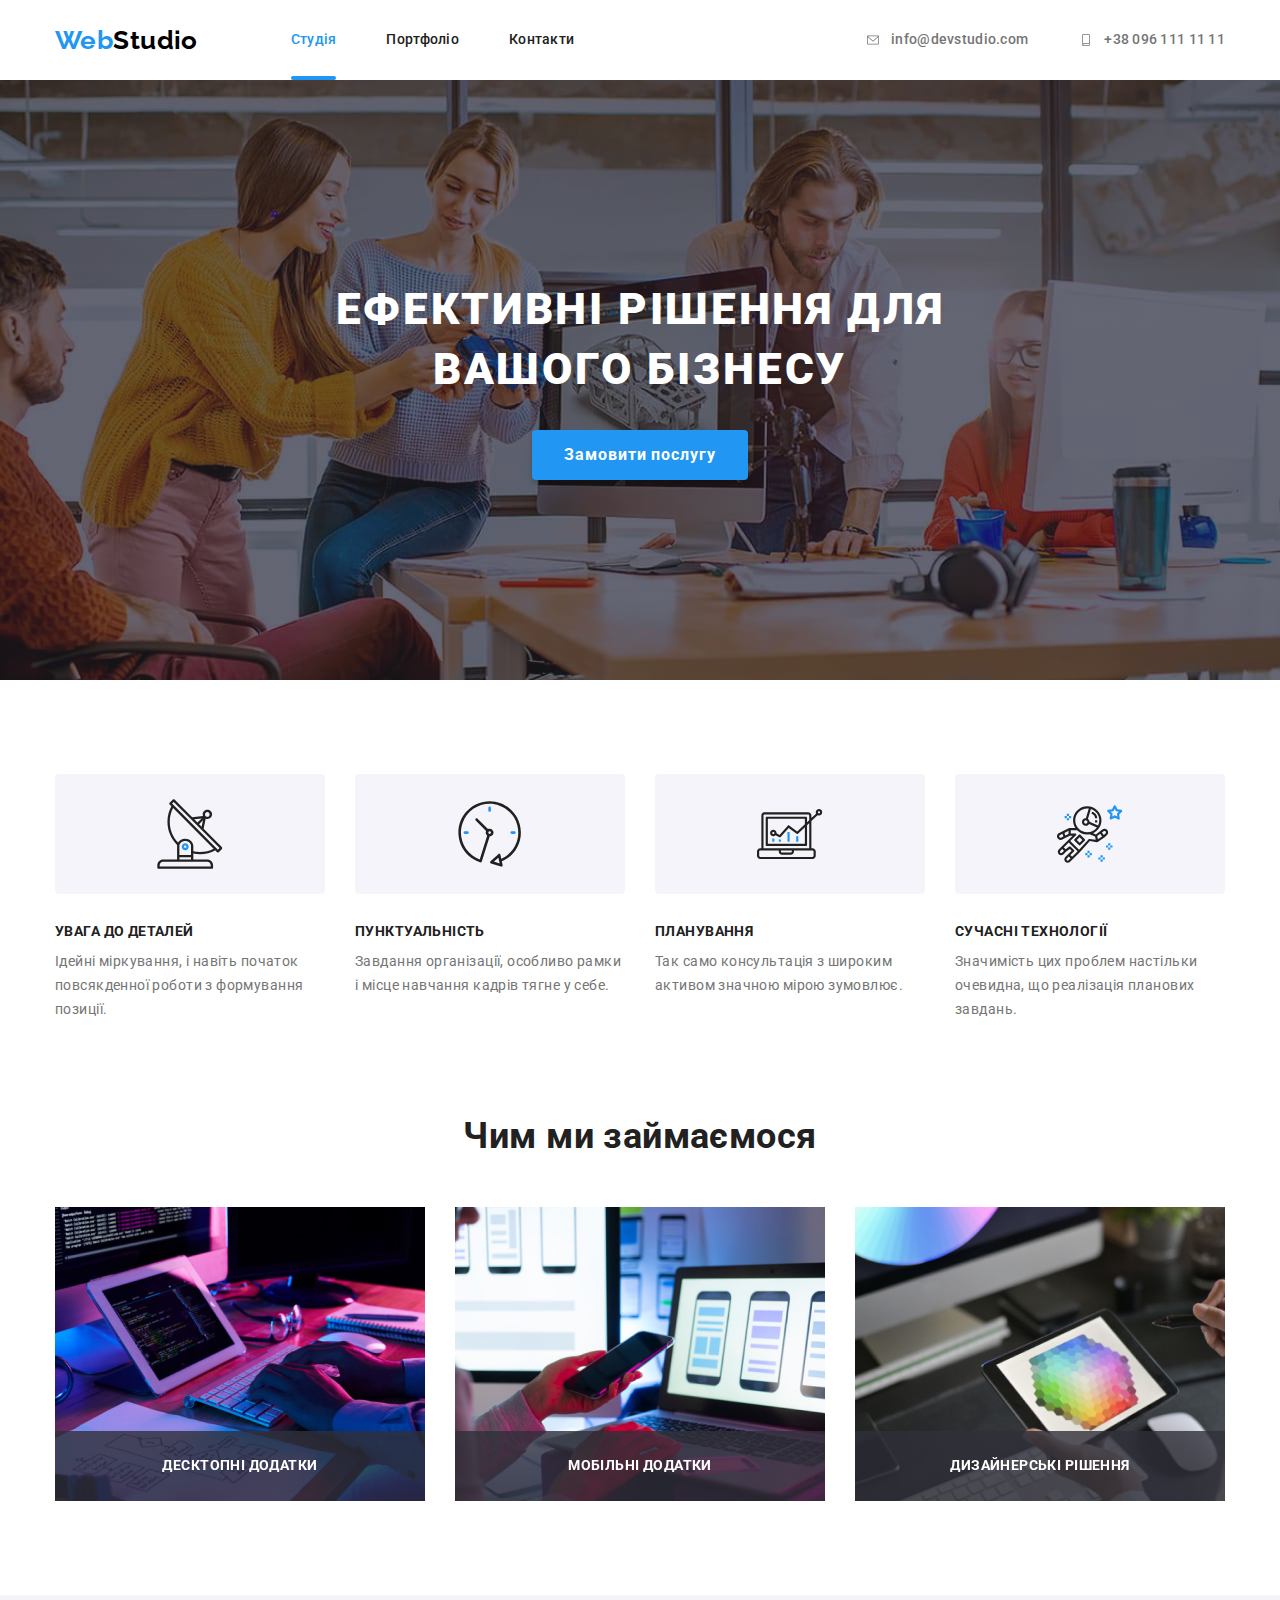
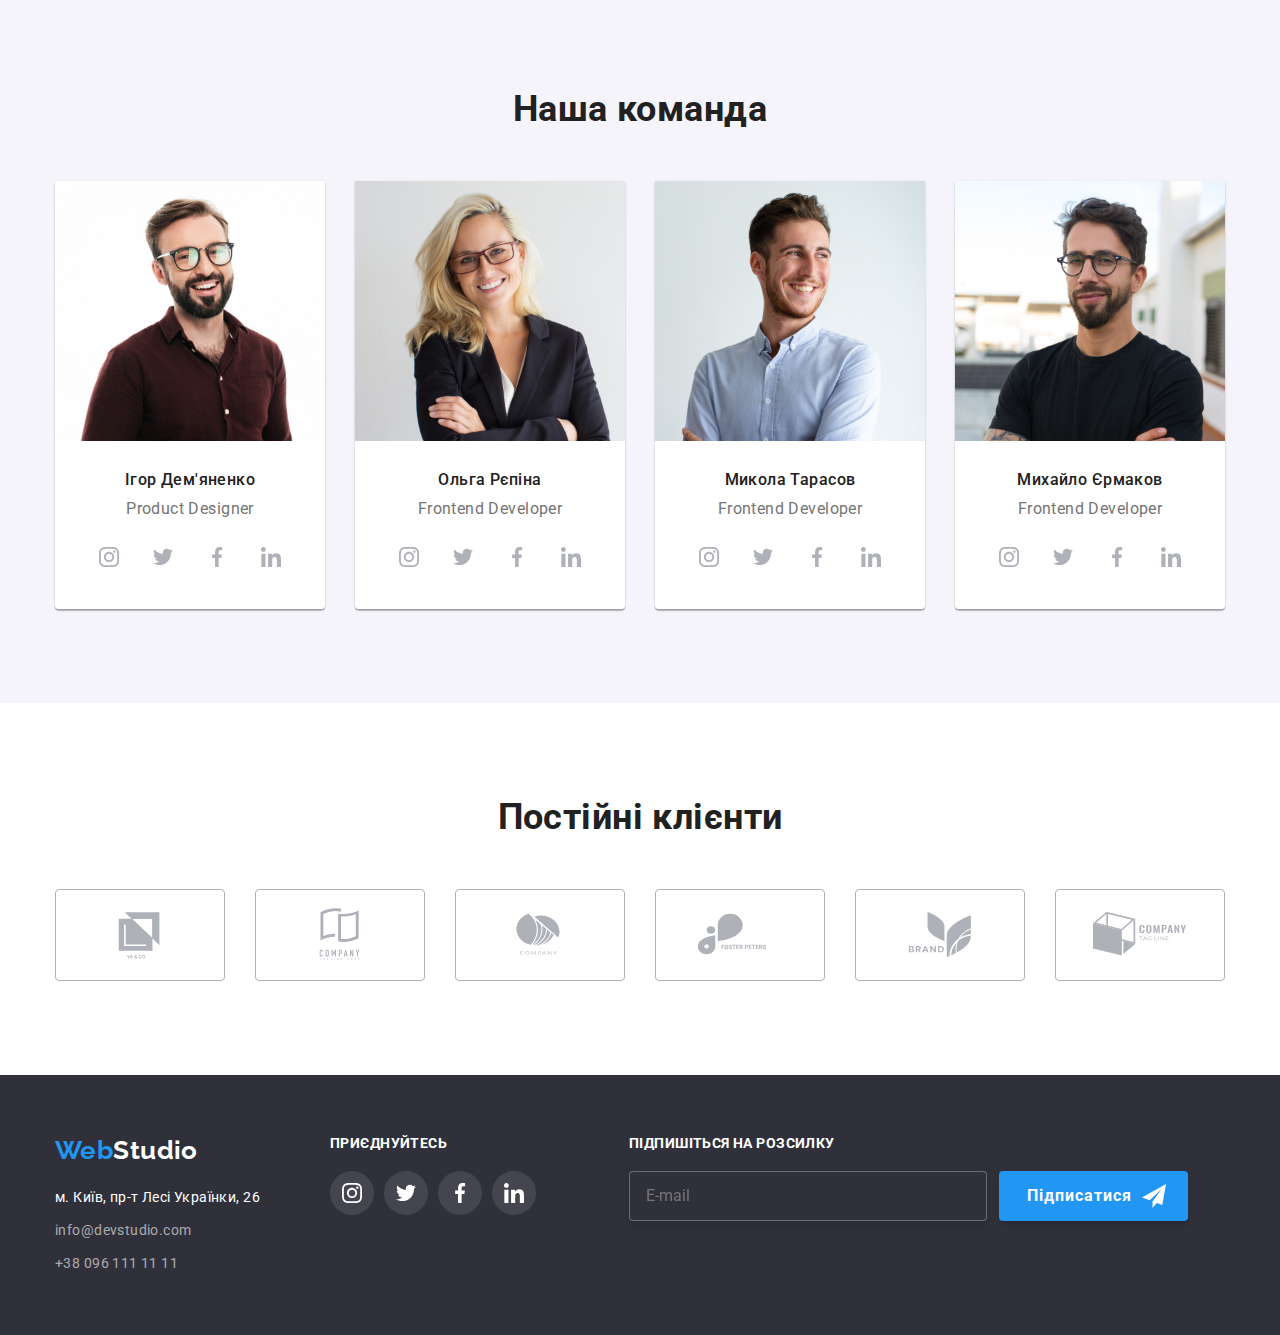
==== index.html @ 63a1c0ef "order steart" ====
<!DOCTYPE html>
<html lang="uk-UA">
  <head>
    <meta charset="UTF-8" />
    <meta http-equiv="X-UA-Compatible" content="IE=edge" />
    <meta name="viewport" content="width=device-width, initial-scale=1.0" />
    <title>Студія</title>
    <link rel="preconnect" href="https://fonts.googleapis.com" />
    <link rel="preconnect" href="https://fonts.gstatic.com" crossorigin />
    <link
      href="https://fonts.googleapis.com/css2?family=Raleway:wght@700&family=Roboto:wght@400;500;700;900&display=swap"
      rel="stylesheet"
    />
    <link
      rel="stylesheet"
      href="https://cdnjs.cloudflare.com/ajax/libs/modern-normalize/1.1.0/modern-normalize.min.css"
    />
    <link rel="stylesheet" href="./css/main.min.css">
    <link rel="stylesheet" href="./css/style.css" />
  </head>
  <body>
    <!--
        Header
              -->
    <header>
      <div class="container main-nav">
        <nav class="nav">
          <a href="./index.html" class="logo">Web<span class="web">Studio</span></a>
          <!-- Menu Nav -->
          <ul class="site-nav list">
            <li class="site-nav__item"><a href="./index.html" class="site-nav__link current">Студія</a></li>
            <li class="site-nav__item"><a href="./portfolio.html" class="site-nav__link">Портфоліо</a></li>
            <li class="site-nav__item"><a href="" class="site-nav__link">Контакти</a></li>
          </ul>
        </nav>
        <!-- contacts -->
        <ul class="contacts-nav list">
          <li class="contacts-nav__item">
              <a href="mailto:info@devstudio.com" class="contacts-nav__contacts">
                  <svg class="contacts-nav__contact-icon list" width="16px" height="12px">
                      <use href="./images/icons.svg#icon-mail">
                      </use>
                  </svg>
                  info@devstudio.com
              </a>
          </li>
          <li class="contacts-nav__item">
              <a href="tel:+380961111111" class="contacts-nav__contacts">
                  <svg class="contacts-nav__contact-icon list" width="16px" height="12px">
                      <use href="./images/icons.svg#icon-phone">
                      </use>
                  </svg>
                  +38 096 111 11 11
              </a>
          </li>
      </ul>
  </div>
</header>
    <!-------
         Main
      -------->
    <main>
      <!--------
           Order 
        ---------->
      <section class="section order order--hero overlay">
        <h1 class="order-title">
          ЕФЕКТИВНІ РІШЕННЯ ДЛЯ <br/>
          ВАШОГО БІЗНЕСУ
        </h1>
        <button type="button" class="button second " data-modal-open>Замовити послугу</button>
        <div class="backdrop is-hidden" data-modal>
          <div class="modal">
            <div class="form">
                <p class="form__titel">Залиште свої дані, ми вам передзвонимо</p>
              <div class="form__field">
                <label>
                  <span class="form__label-name">Ім'я</span>
                  <span class="form__input-wrapper">
                    <input class="form__input" type="text" name="username" autofocus>
                    <svg class="form__input-icon" width="18" height="18">
                      <use href="./images/icons.svg#person-black">
                      </use>
                    </svg>
                  </span>
                </label>
              </div>
              <div class="form__field">
                <label>
                  <span class="form__label-name">Телефон</span>
                  <span class="form__input-wrapper">
                    <input class="form__input" type="tel" name="tel">
                    <svg class="form__input-icon" width="18" height="18">
                      <use href="./images/icons.svg#phone-black">
                      </use>
                    </svg>
                  </span>
                </label>
              </div>
              <div class="form__field">
                <label>
                  <span class="form__label-name">Пошта</span>
                  <span class="form__input-wrapper">
                    <input class="form__input" type="email" name="email">
                    <svg class="form__input-icon" width="18" height="18">
                      <use href="./images/icons.svg#email-black">
                      </use>
                    </svg>
                  </span>
                </label>
              </div>
              <div class="form__field">
                <label>
                  <span class="form__label-name">Коментар</span>
                  <textarea class="form__coment" name="feedback" cols="30" rows="10" placeholder="Введіть текст"></textarea>
                </label>
              </div>
              <div class="form__legality">
                <label class="form__legality-label">
                  <input type="checkbox" class="form__checkbox  visually-hidden">
                  <span class="form__custom-chek">
                   <svg width="11px" height="8px">
                     <use href="./images/icons.svg#icon-chek">
                     </use>
                   </svg>
                  </span> Погоджуюся з розсилкою та приймаю <a href="" class="form__contract">Умови договору</a>
                </label>
              </div>
                <button class="button submit" type="submit">Відправити</button>
            <svg class="form__icon-close" data-modal-close width="11px" height="11px">
              <use href="./images/icons.svg#close-black">
              </use>
            </svg>  
          </div>
        </div>
      </section>

      <!-- 
          Features 
                  -->

      <section class="section features">
        <!-- <h2>особливості нашої роботи</h2> -->
        <div class="container">
          <ul class="features__list list">
            <li class="features__item">
              <div class="features__icon">
                <svg class="" width="65.32px" height="70px">
                  <use href="./images/icons.svg#icon-features-1">
                  </use>
                </svg>
              </div>
              <h3 class="features__title">УВАГА ДО ДЕТАЛЕЙ</h3>
              <p class="features__text">
                Ідейні міркування, і навіть початок повсякденної роботи з
                формування позиції.
              </p>
            </li>
            <li class="features__item">
              <div class="features__icon">
                <svg class="" width="65.32px" height="70px">
                  <use href="./images/icons.svg#icon-features-2">
                  </use>
                </svg>
              </div>
              <h3 class="features__title">ПУНКТУАЛЬНІСТЬ</h3>
              <p class="features__text">
                Завдання організації, особливо рамки і місце навчання кадрів тягне
                у себе.
              </p>
            </li>
            <li class="features__item">
              <div class="features__icon">
                <svg class="" width="65.32px" height="70px">
                  <use href="./images/icons.svg#icon-features-3">
                  </use>
                </svg>
              </div>
              <h3 class="features__title">ПЛАНУВАННЯ</h3>
              <p class="features__text">
                Так само консультація з широким активом значною мірою зумовлює.
              </p>
            </li>
            <li class="features__item">
              <div class="features__icon">
                <svg class="" width="65.32px" height="70px">
                  <use href="./images/icons.svg#icon-features-4">
                  </use>
                </svg>
              </div>
              <h3 class="features__title">СУЧАСНІ ТЕХНОЛОГІЇ</h3>
              <p class="features__text">
                Значимість цих проблем настільки очевидна, що реалізація планових
                завдань.
              </p>
            </li>
          </ul>
        </div>
      </section>

      <!-- 
        About US 
                -->

      <section class="section about">
       <div class="container">
          <h2 class="section__title">Чим ми займаємося</h2>
            <ul class="about__list list ">
              <li class="about__item">
                <img src="./images/box1.jpg" alt="напишемо програму під ваші потреби" width="370"/>
                <p class="about__label">Десктопні додатки</p>
              </li>
              <li class="about__item">
                <img src="./images/box2.jpg" alt="створюємо мобільний додаток" width="370"/>
                <p class="about__label">Мобільні додатки</p>
              </li>
              <li class="about__item">
                <img src="./images/box3.jpg" alt="створюємо додаток для роботи з графікою" width="370"/>
                <p class="about__label">Дизайнерські рішення</p>
              </li>
            </ul>
       </div>
      </section>

      <!--
         Team 
              -->

      <section class="team section">
        <div class="container">
          <h2 class="section__title">Наша команда</h2>
            <div class="team__grup">
                <ul class="team__list list">
                  <li class="team__item">
                    <img src="./images/team-card-1.jpg" alt="Ігор Дем'яненко" width="270"/>
                    <div class="team__description">
                      <h3 class="team__title">Ігор Дем'яненко</h3>
                      <p class="team__text">Product Designer</p>
                      <ul class="team__social-list list">
                        <li class="team__social-item">
                          <a href="" class="team__social-link">
                            <svg class="" width="20px" height="20px">
                              <use href="./images/icons.svg#icon-team-instagram">
                              </use>
                            </svg>
                          </a>
                        </li>
                        <li class="team__social-item">
                          <a href="" class="team__social-link">
                            <svg class="" width="20px" height="20px">
                              <use href="./images/icons.svg#icon-team-twitter">
                              </use>
                            </svg>
                          </a>
                        </li>
                        <li class="team__social-item">
                          <a href="" class="team__social-link">
                            <svg class="" width="20px" height="20px">
                              <use href="./images/icons.svg#icon-team-facebook">
                              </use>
                            </svg>
                          </a>
                        </li>
                        <li class="team__social-item">
                          <a href="" class="team__social-link">
                            <svg class="" width="20px" height="20px">
                              <use href="./images/icons.svg#icon-team-linkedin">
                              </use>
                            </svg>
                          </a>
                        </li>
                      </ul> 
                    </div>
                  </li>
                  <li class="team__item">
                    <img src="./images/team-card-2.jpg" alt="Ольга Рєпіна" width="270"/>
                    <div class="team__description">
                      <h3 class="team__title">Ольга Рєпіна</h3>
                      <p class="team__text">Frontend Developer</p>
                      <ul class="team__social-list list">
                        <li class="team__social-item">
                          <a href="" class="team__social-link">
                            <svg class="" width="20px" height="20px">
                              <use href="./images/icons.svg#icon-team-instagram">
                              </use>
                            </svg>
                          </a>
                        </li>
                        <li class="team__social-item">
                          <a href="" class="team__social-link">
                            <svg class="" width="20px" height="20px">
                              <use href="./images/icons.svg#icon-team-twitter">
                              </use>
                            </svg>
                          </a>
                        </li>
                        <li class="team__social-item">
                          <a href="" class="team__social-link">
                            <svg class="" width="20px" height="20px">
                              <use href="./images/icons.svg#icon-team-facebook">
                              </use>
                            </svg>
                          </a>
                        </li>
                        <li class="team__social-item">
                          <a href="" class="team__social-link">
                            <svg class="" width="20px" height="20px">
                              <use href="./images/icons.svg#icon-team-linkedin">
                              </use>
                            </svg>
                          </a>
                        </li>
                      </ul>
                    </div>
                  </li>
                  <li class="team__item">
                    <img src="./images/team-card-3.jpg" alt="Микола Тарасов" width="270"/>
                    <div class="team__description">
                      <h3 class="team__title">Микола Тарасов</h3>
                      <p class="team__text">Frontend Developer</p>
                      <ul class="team__social-list list">
                        <li class="team__social-item">
                          <a href="" class="team__social-link">
                            <svg class="" width="20px" height="20px">
                              <use href="./images/icons.svg#icon-team-instagram">
                              </use>
                            </svg>
                          </a>
                        </li>
                        <li class="team__social-item">
                          <a href="" class="team__social-link">
                            <svg class="" width="20px" height="20px">
                              <use href="./images/icons.svg#icon-team-twitter">
                              </use>
                            </svg>
                          </a>
                        </li>
                        <li class="team__social-item">
                          <a href="" class="team__social-link">
                            <svg class="" width="20px" height="20px">
                              <use href="./images/icons.svg#icon-team-facebook">
                              </use>
                            </svg>
                          </a>
                        </li>
                        <li class="team__social-item">
                          <a href="" class="team__social-link">
                            <svg class="" width="20px" height="20px">
                              <use href="./images/icons.svg#icon-team-linkedin">
                              </use>
                            </svg>
                          </a>
                        </li>
                      </ul>
                    </div>
                  </li>
                  <li class="team__item">
                    <img src="./images/team-card-4.jpg" alt="Михайло Єрмаков" width="270"/>
                    <div class="team__description">
                      <h3 class="team__title">Михайло Єрмаков</h3>
                      <p class="team__text">Frontend Developer</p>
                      <ul class="team__social-list list">
                        <li class="team__social-item">
                          <a href="" class="team__social-link">
                            <svg class="" width="20px" height="20px">
                              <use href="./images/icons.svg#icon-team-instagram">
                              </use>
                            </svg>
                          </a>
                        </li>
                        <li class="team__social-item">
                          <a href="" class="team__social-link">
                            <svg class="" width="20px" height="20px">
                              <use href="./images/icons.svg#icon-team-twitter">
                              </use>
                            </svg>
                          </a>
                        </li>
                        <li class="team__social-item">
                          <a href="" class="team__social-link">
                            <svg class="" width="20px" height="20px">
                              <use href="./images/icons.svg#icon-team-facebook">
                              </use>
                            </svg>
                          </a>
                        </li>
                        <li class="team__social-item">
                          <a href="" class="team__social-link">
                            <svg class="" width="20px" height="20px">
                              <use href="./images/icons.svg#icon-team-linkedin">
                              </use>
                            </svg>
                          </a>
                        </li>
                      </ul>
                    </div>
                  </li>
                </ul>
            </div>
        </div>
      </section>

      <!-- 
          Clients 
                  -->

      <section class="clients section">
        <div class="container">
          <h2 class="section__title">Постійні клієнти</h2>
          <ul class="clients__list list">
            <li class="clients__iten">
              <a href="" class="clients__link">
                <svg class="" width="106px" height="60px">
                  <use href="./images/icons.svg#client-1"></use>
                </svg>
              </a>
            </li>
            <li class="clients__iten">
              <a href="" class="clients__link">
                <svg class="" width="106px" height="60px">
                  <use href="./images/icons.svg#client-2"></use>
                </svg>
              </a>
            </li>
            <li class="clients__iten">
              <a href="" class="clients__link">
                <svg class="" width="106px" height="60px">
                  <use href="./images/icons.svg#client-3"></use>
                </svg>
              </a>
            </li>
            <li class="clients__iten">
              <a href="" class="clients__link">
                <svg class="" width="106px" height="60px">
                  <use href="./images/icons.svg#client-4"></use>
                </svg>
              </a>
            </li>
            <li class="clients__iten">
              <a href="" class="clients__link">
                <svg class="" width="106px" height="60px">
                  <use href="./images/icons.svg#client-5"></use>
                </svg>
              </a>
            </li>
            <li class="clients__iten">
              <a href="" class="clients__link">
                <svg class="" width="106px" height="60px">
                  <use href="./images/icons.svg#client-6"></use>
                </svg>
              </a>
            </li>
          </ul>
        </div>
      </section>
    </main>

    <!-- 
        Footer 
               -->

    <footer class="footer">
        <div class="container">
          <div class="footer__contact">
            <a href="./index.html" class="footer__logo">Web<span class="footer__web">Studio</span></a>
            <address class="footer__address">
              <p class="footer__street">м. Київ, пр-т Лесі Українки, 26</p>
              <a href="mailto:info@devstudio.com" class="footer__mailme">info@devstudio.com</a> <br />
              <a href="tel:+380961111111" class="footer__tel">+38 096 111 11 11</a>
            </address>
          </div>
          <div class="footer__social">
            <h2 class="footer__second-title">приєднуйтесь</h2>
            <ul class="footer__social-list list">
              <li class="footer__social-item">
                <a href="" class="footer__social-link">
                  <svg class="" width="20px" height="20px">
                    <use href="./images/icons.svg#icon-team-instagram">
                    </use>
                  </svg>
                </a>
              </li>
              <li class="footer__social-item">
                <a href="" class="footer__social-link">
                  <svg class="" width="20px" height="20px">
                    <use href="./images/icons.svg#icon-team-twitter">
                    </use>
                  </svg>
                </a>
              </li>
              <li class="footer__social-item">
                <a href="" class="footer__social-link">
                  <svg class="" width="20px" height="20px">
                    <use href="./images/icons.svg#icon-team-facebook">
                    </use>
                  </svg>
                </a>
              </li>
              <li class="footer__social-item">
                <a href="" class="footer__social-link">
                  <svg class="" width="20px" height="20px">
                    <use href="./images/icons.svg#icon-team-linkedin">
                    </use>
                  </svg>
                </a>
              </li>
            </ul>
          </div>
          <div class="footer-subscribe">
          <h2 class="footer__second-title">Підпишіться на розсилку</h2>
            <form class="subscribe">
                <label class="subscribe__label" for="email"></label>
                <input type="email" name="mail" id="email" placeholder="E-mail" autocomplete="off">
                <button class="button subscribe" type="submit">Підписатися
                  <svg class="subscribe__email" width="24" hight="24">
                    <use href="./images/icons.svg#icon-send"></use>
                  </svg>
                </button>
            </form>
          </div>
        </div>
    </footer>
  <script src="./js/modal.js"></script>
  </body>
</html>
---- css/main.min.css ----
:root{--timing-function: cubic-bezier(0.4, 0, 0.2, 1);--primery-text-color: #757575;--title-text-color: #212121;--accent-color: #2196f3;--primary-color-white: #ffffff;--color-black: #000;--primary-bg-color: #F5F5F5;--second-bg-color: #F5F4FA;--footer-contact-color: rgba(255, 255, 255, 0.6);--footer-order-color: #2F303A;--icon-border-color: #AFB1B8;--border-color: #EEEEEE}.visually-hidden{position:absolute;width:1px;height:1px;margin:-1px;border:0;padding:0;white-space:nowrap;clip-path:inset(100%);clip:rect(0 0 0 0);overflow:hidden}body{margin:0px;color:var(--primery-text-color);font-size:14px;font-family:"Roboto",sans-serif;letter-spacing:.03em}p,h1,h2,h3,h4,h5,h6{margin:0}*,::after,::before{box-sizing:border-box}ul{margin:0;padding-left:0}img{display:block;max-width:100%;height:auto}html{box-sizing:border-box}.list{list-style:none;padding:0;margin:0}.container{width:1200px;padding-left:15px;padding-right:15px;margin-left:auto;margin-right:auto}.section{padding-top:94px;padding-bottom:94px}.button,.project-filter__button{margin:0 auto;display:block;border-radius:4px;padding:6px 22px;min-width:73px;border:rgba(0,0,0,0);box-shadow:0px 4px 4px rgba(0,0,0,.15);color:var(--primary-color-white);background-color:var(--accent-color);font-family:inherit;cursor:pointer;text-align:center;transition:background-color 250ms var(--timing-function),color 250ms var(--timing-function),box-shadow 250ms var(--timing-function)}.button.primary,.project-filter__button.primary{color:var(--title-text-color);background-color:var(--second-bg-color)}.button.second{color:var(--primary-color-white);background-color:var(--accent-color)}.header{background-color:var(--primary-color-white);border-bottom:1px solid #ececec}.logo,.footer__logo{color:var(--accent-color);font-family:"Raleway",sans-serif;font-weight:700;font-size:26px;line-height:1.19;text-decoration:none}.logo{margin-right:93px;margin-top:auto;margin-bottom:auto}.web{color:var(--color-black)}.main-nav,.site-nav,.nav{display:flex}.main-nav{align-items:center}.site-nav__item a{display:block;padding-top:32px;padding-bottom:32px}.site-nav__item+.site-nav__item{margin-left:50px}.site-nav__link{position:relative;color:var(--title-text-color);font-weight:500;line-height:1.14;letter-spacing:.02em;text-decoration:none;transition:color 250ms var(--timing-function)}.site-nav__link:hover,.site-nav__link:focus{color:var(--accent-color)}.site-nav__link.current{color:var(--accent-color)}.site-nav__item .current::after{content:"";position:absolute;display:block;width:100%;height:4px;left:0;bottom:0;background-color:var(--accent-color);border-radius:2px}.contacts-nav{display:flex;margin-left:auto}.contacts-nav__contacts{display:flex;padding-top:32px;padding-bottom:32px;align-items:center;color:var(--primery-text-color);font-weight:500;line-height:1.14;letter-spacing:.02em;text-decoration:none;transition:color 250ms var(--timing-function)}.contacts-nav__contacts:hover,.contacts-nav__contacts:focus{color:var(--accent-color)}.contacts-nav__contact-icon{fill:currentColor;margin-right:10px;align-items:center;justify-content:center}.contacts-nav__item+.contacts-nav__item{margin-left:50px}/*# sourceMappingURL=main.min.css.map */
---- css/style.css ----
/* contacts */



/* order */

.order--hero  {
  padding-top: 200px;
  padding-bottom: 200px;

}

.order {
  background: var(--footer-order-color);
}


.overlay {
  max-width: 1600px;
  height: 600px;
  margin-left: auto;
  margin-right: auto;
  background-image: linear-gradient(
    to right, 
    rgba(47, 48, 58, 0.4),
    rgba(47, 48, 58, 0.4)
    ),
    url(../images/hero.jpg);
  background-size: cover;
  background-repeat: no-repeat;
  background-position: center;
}

.order-title {
  text-align: center;
  color: var(--primary-color-white);
  font-weight: 900;
  font-size: 44px;
  line-height: 1.36;
  letter-spacing: 0.06em;
  margin-top: 0;
  margin-bottom: 30px;

}

.order .button {            
  font-weight: 700;
  font-size: 16px;
  line-height: 1.87;
  letter-spacing: 0.06em;
  padding: 10px 32px;
  min-width: 200px;
  border: transparent;
}

.backdrop {
  position: fixed;
  top: 0;
  left: 0;
  width: 100%;
  height: 100%;
  background-color: rgba(0, 0, 0, 0.2);
  transition: opacity 250ms var(--timing-function);
  opacity: 1;
}

.backdrop.backdrop.is-hidden .modal {
  transform: translate(-50%, -50%) scale(0.9);
}

.backdrop.is-hidden {
  opacity: 0;
  pointer-events: none;
  transform: scale(1);
}

.modal {
  min-width: 528px;
  min-height: 581px;
  background-color: var(--primary-color-white);

  position: absolute;
  top: 50%;
  left: 50%;
  transform: translate(-50%, -50%) scale(1);
  transition: transform 250ms var(--timing-function);

}

.form {
  width: 528px;
}

.form__titel {
  margin-top: 40px;
  margin-bottom: 12px;
  font-weight: 700;
  font-size: 20px;
  line-height: 1.15;
  text-align: center;
  letter-spacing: 0.03em;
  color: var(--title-text-color);
}
.form__field {
  display: block;
  display: flex;
  flex-direction: column;
  margin-left: 41px;
  margin-right: 39px;
  margin-bottom: 10px;
}

.form__input {
  width: 100%;
  height: 40px;
  border: 1px solid rgba(33, 33, 33, 0.2);
  border-radius: 4px;
  padding-top: 12px;
  padding-bottom: 12px;
  padding-left: 42px;
  transition: border 250ms var(--timing-function);
}

.form__input:focus,
.form__coment:focus {
  border: 1px solid var(--accent-color);
}

.form__input:focus + .form__input-icon {
  fill: var(--accent-color);
}

.form__label-name {
  display: inline-block;
  margin-bottom: 4px;
}
.form__input-wrapper {
  display: block;
  position: relative;
}

 .form__contract {
  color: var(--accent-color);
 }
.form__input-icon {
  position: absolute;
  display: inline-block;
  width: 18px;
  height: 18px;
  top: 50%;
  left: 15px;
  transform: translateY(-50%);

  transition: fill 250ms var(--timing-function);
}

.form__label {
  text-align: left;
  font-size: 12px;
  line-height: 1.16;
  letter-spacing: 0.01em;
  color: var(--primery-text-color);
  margin-bottom: 4px;
}

.form__coment {
  width: 100%;
  height: 120px;
  border: 1px solid rgba(33, 33, 33, 0.2);
  border-radius: 4px;
  padding-top: 12px;
  padding-bottom: 12px;
  padding-left: 16px;
  padding-right: 16px;
  font-size: 12px;
  line-height: 1.16;
  letter-spacing: 0.01em;
  resize: none;
  transition: border 250ms var(--timing-function);
}

.form__legality .form__legality-label {
  display: flex;
  font-family: 'Roboto';
  font-style: normal;
  font-weight: 400;
  font-size: 14px;
  line-height: 1.7;
  letter-spacing: 0.03em;
  color: var(--primery-text-color);
  margin: 0;
  align-items: center;
  justify-content: center;
  margin-bottom: 30px;
}

.form__legality .form__legality-label a {
  margin-left: 5px;
}
 
.form__custom-chek {
  display: flex;
  width: 16px;
  height: 15px;
  margin-right: 8px;
  border: 2px solid #212121;
  border-radius: 3px;
  align-items: center;
  justify-content: center;
  transition: background-color 250ms var(--timing-function), border 250ms var(--timing-function);
}

.form__checkbox:checked + .form__custom-chek {
  background-color: var(--accent-color);
  border: 2px solid var(--accent-color);
}

.buton.submit {
  width: 200px;
}

.form__icon-close {
  position: absolute;
  cursor: pointer;
  top: 8px;
  right: 8px;
  width: 30px;
  height: 30px;
  border-radius: 50%;
  border: 1px solid rgba(0, 0, 0, 0.1);
  background-color: var(--primary-color-white);
  padding: 5px;
  transition: fill 250ms var(--timing-function);
}

.form__icon-close:hover,
.form__icon-close:focus {
  fill: var(--accent-color);
}
/* Features */

.features {
  padding-bottom: 0;
}

.features__list {
  display: flex;
}

.features__item + .features__item {
  margin-left: 30px;
}
.features__title {
  min-width: 270px;
  font-weight: 700;
  font-size: 14px;
  line-height: 1.14;
  margin-top: 0;
  margin-bottom: 10px;
  color: var(--title-text-color);
}

.features__text {
  line-height: 1.71;
  margin-top: 0;
  margin-bottom: 0;
}

.features__icon {
  display: flex;
  margin-bottom: 30px;
  height: 120px;
  align-items: center;
  justify-content: center;
  background-color: var(--second-bg-color);
  border-radius: 4px;
}

/* About US  */

.section__title {
  color: var(--title-text-color);
  font-weight: 700;
  font-size: 36px;
  line-height: 1.16;
  text-align: center;
  margin-top: 0;
  margin-bottom: 50px;
}

.about__list {
  display: flex;
  justify-content: center;
}

.about__item:not(:last-child) {
  margin-right: 30px;
}

.about__item {
  position: relative;
}

.about__label {
  display: flex;
  align-items: center;
  justify-content: center;
  bottom: 0px;
  margin: 0%;
  width: 100%;
  height: 70px;
  line-height: 1.14;
  position: absolute;
  color: var(--primary-color-white);
  text-transform: uppercase;
  font-weight: 700;
  background: rgba(47, 48, 58, 0.8);
}


/* Team  */

.team {
  background-color: var(--second-bg-color);
}
.team__list{
  display: flex;
  justify-content: space-between;
}

.team__item + .team__item {
  margin-left: 30px;
}

.team__item {
    box-shadow: 0px 1px 3px rgb(0 0 0 / 12%), 0px 1px 1px rgb(0 0 0 / 14%), 0px 2px 1px rgb(0 0 0 / 20%);
    border-radius: 0px 0px 4px 4px;
}
.team__description {
  padding-top: 30px;
  padding-bottom: 30px;
  background-color: var(--primary-color-white);
  border-radius: 0px 0px 4px 4px;
}
.team__title {
  color: var(--title-text-color);
  font-weight: 500;
  font-size: 16px;
  line-height: 1.18;
  text-align: center;
  margin-top: 0;
  margin-bottom: 10px;
}

.team__text {
  font-size: 16px;
  line-height: 1.18;
  text-align: center;
  margin-top: 0;
  margin-bottom: 16px;
}

.team__social-list,
.footer__social-list {
  display: flex;
  justify-content: center;
}

.team__social-item + .team__social-item,
.footer__social-item + .footer__social-item {
  margin-left: 10px;
}

.team__social-link,
.footer__social-link {
  display: flex;
  width: 44px;
  height: 44px;
  border-radius: 50%;
  justify-content: center;
  align-items: center;
  fill: var(--icon-border-color);
  transition: background-color 250ms var(--timing-function), fill 250ms var(--timing-function);
}

.team__social-link:hover,
.team__social-link:focus {
  cursor: pointer;
  background-color: var(--accent-color);
  fill: var(--primary-color-white);
}

/* Clients */

.clients__iten + .clients__iten {
  margin-left: 30px;
}


.clients__list {
  display: flex;
}

.clients__link {
  display: flex;
  width: 170px;
  height: 92px;
  justify-content: center;
  align-items: center;
  border: 1px solid var(--icon-border-color);
  border-radius: 4px;
  fill: var(--icon-border-color);
  transition: fill 250ms var(--timing-function);
}

.clients__link:hover,
.clients__link:focus {
  cursor: pointer;
  border: 1px solid var(--accent-color);
  border-radius: 4px;
  fill: var(--accent-color);
}

/* footer */

.footer {
  background: var(--footer-order-color);
  padding-top: 60px;
  padding-bottom: 60px;
}

.footer__logo {
  display: inline-block;
  margin-bottom: 20px;
  
}

.footer__web {
  color: var(--primary-color-white);
}

.footer__street {
  font-style: normal;
  color: var(--primary-color-white);
  line-height: 1.71;
  margin-top: 0;
  margin-bottom: 9px;
}

 .footer__mailme,
 .footer__tel {
  font-style: normal;
  color: var(--footer-contact-color);
  line-height: 1.71;
  text-decoration: none;
  margin-top: 0;
  
}
.footer__mailme {
margin-bottom: 9px;
display: inline-block;
}

.footer .container {
  display: flex;
}

.footer__second-title {
  font-style: normal;
  color: var(--primary-color-white);
  font-size: 14px;
  line-height: 1.17;
  letter-spacing: 0.03em;
  text-transform: uppercase;
  margin-bottom: 20px;
}

.footer__contact {
  margin-right: 70px;
}

.footer__social {
  margin-right: 93px;
}

.footer__social .footer__social-link {
  fill: var(--primary-color-white);
  background-color: rgba(255, 255, 255, 0.1);
  border-radius: 50%;
  
  transition: background-color 250ms var(--timing-function);
}

.footer__social .footer__social-link:hover,
.footer__social .footer__social-link:focus {
  cursor: pointer;
  background-color: var(--accent-color);
}

.subscribe {
  display: flex;
}

.subscribe input{
  width: 358px;
  font-size: 16px;
  color: var(--primary-color-white);
  padding-left: 16px;
  padding-top: 15px;
  padding-bottom: 15px;
  margin-right: 12px;
  background-color: var(--footer-order-color);
  border: 1px solid rgba(255, 255, 255, 0.3);
  filter: drop-shadow(0px 4px 4px rgba(0, 0, 0, 0.15));
  border-radius: 4px;
}

.button.subscribe {
  display: flex;
  justify-content: center;
  align-items: center;
  font-family: 'Roboto';
  font-style: normal;
  font-weight: 700;
  font-size: 16px;
  letter-spacing: 0.06em;
  line-height: 1.8;
  padding-left: 28px;
}

.subscribe__email {
  width: 24px;
  height: 24px;
  margin-left: 10px;
}


/* Buttom */



/* Project */

/* Filter */

.project-filter__item + .project-filter__item {
  margin-left: 8px;
}

.project-filter__button {
  font-weight: 500;
  font-size: 16px;
  line-height: 1.62;
  padding: 6px 22px;
}

.project-filter__button:hover,
.project-filter__button:focus {
  cursor: pointer;
  color: var(--primary-color-white);
  background-color: var(--accent-color);
  box-shadow: 0px 3px 1px rgba(0, 0, 0, 0.1), 0px 1px 2px rgba(0, 0, 0, 0.08), 0px 2px 2px rgba(0, 0, 0, 0.12);
  border-radius: 4px;
}

/* Gruop */

.project-filter {
  display: flex;
  justify-content: center;
  margin-bottom: 50px;
}

.project-filter__button {
  border-color: transparent;
}

.project-group {
  display: flex;
  flex-wrap: wrap;
  transition: box-shadow 250ms var(--timing-function);
}

.project-group__item {
  box-shadow: 0;
  transition: box-shadow 250ms var(--timing-function);
}
.project-group__item:hover {
  cursor: pointer;
  box-shadow: 0px 1px 1px rgba(0, 0, 0, 0.12), 0px 4px 4px rgba(0, 0, 0, 0.06), 1px 4px 6px rgba(0, 0, 0, 0.16);
}

.project-group__description {
  padding-top: 20px;
  padding-right: 24px;
  padding-bottom: 20px;
  padding-left: 24px;
  border-right: 1px solid var(--border-color);
  border-bottom: 1px solid var(--border-color);
  border-left: 1px solid var(--border-color);
}


.project-group__item {
  width: calc((100% - 60px)/3);
  margin-right: 30px;
  margin-bottom: 30px;
}

.project-group__item:nth-last-child(-n + 3){
  margin-bottom: 0;
}

.project-group__item:nth-child(3n) {
  margin-right: 0;
}

.project-group__image {
  display: block;
}

.project-group .second-title {
  color: var(--title-text-color);
  font-weight: 700;
  font-size: 18px;
  line-height: 2;
  letter-spacing: 0.06em;
  margin-top: 0px;
  margin-bottom: 4px;
}

.portfolio-overlay__info {
  font-size: 16px;
  line-height: 1.87;
  margin-top: 0;
  margin-bottom: 0;
}

.portfolio-overlay {
    position: relative;
    overflow: hidden;
}

.portfolio-overlay::before {
  position: absolute;
  display: inline-block;
  content: "";
  width: 100%;
  height: 100%;
  background-color: rgba(33, 150, 243, 0.9);
  transform: translateY(100%);
  transition: transform 250ms var(--timing-function);
}

.project-group__item:hover .portfolio-overlay::before,
.project-group__item:hover .portfolio-overlay__info {
  cursor: pointer;
  opacity: 1;
  transform: translateY(0%);
}

.portfolio-overlay .portfolio-overlay__info {
  position: absolute;
  top: 0;
  right: 0;
  margin: 63px 24px;
  width: 322px;
  height: 168px;
  font-size: 18px;
  line-height: 1.55;
  letter-spacing: 0.03em;
  color: var(--primary-color-white);
  opacity: 0;
  transform: translateY(100%);
  transition: transform 250ms var(--timing-function);
}
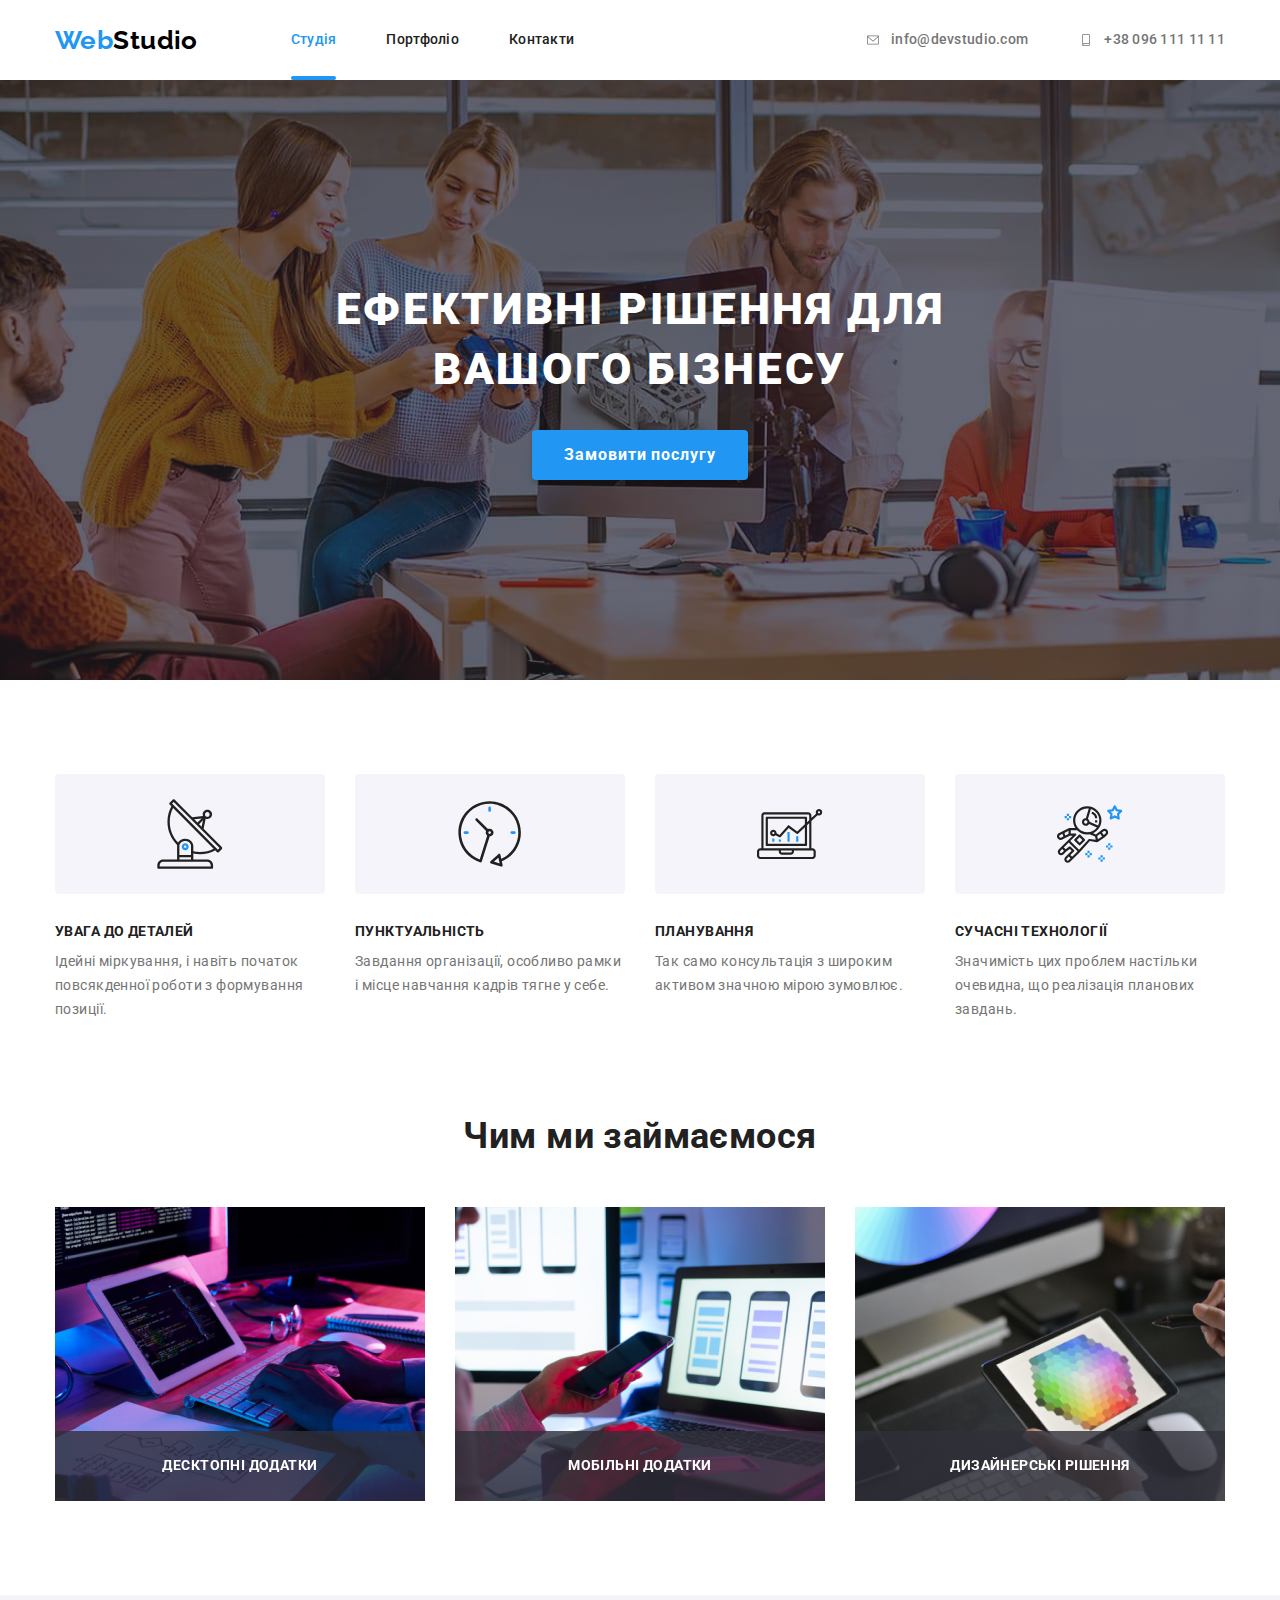
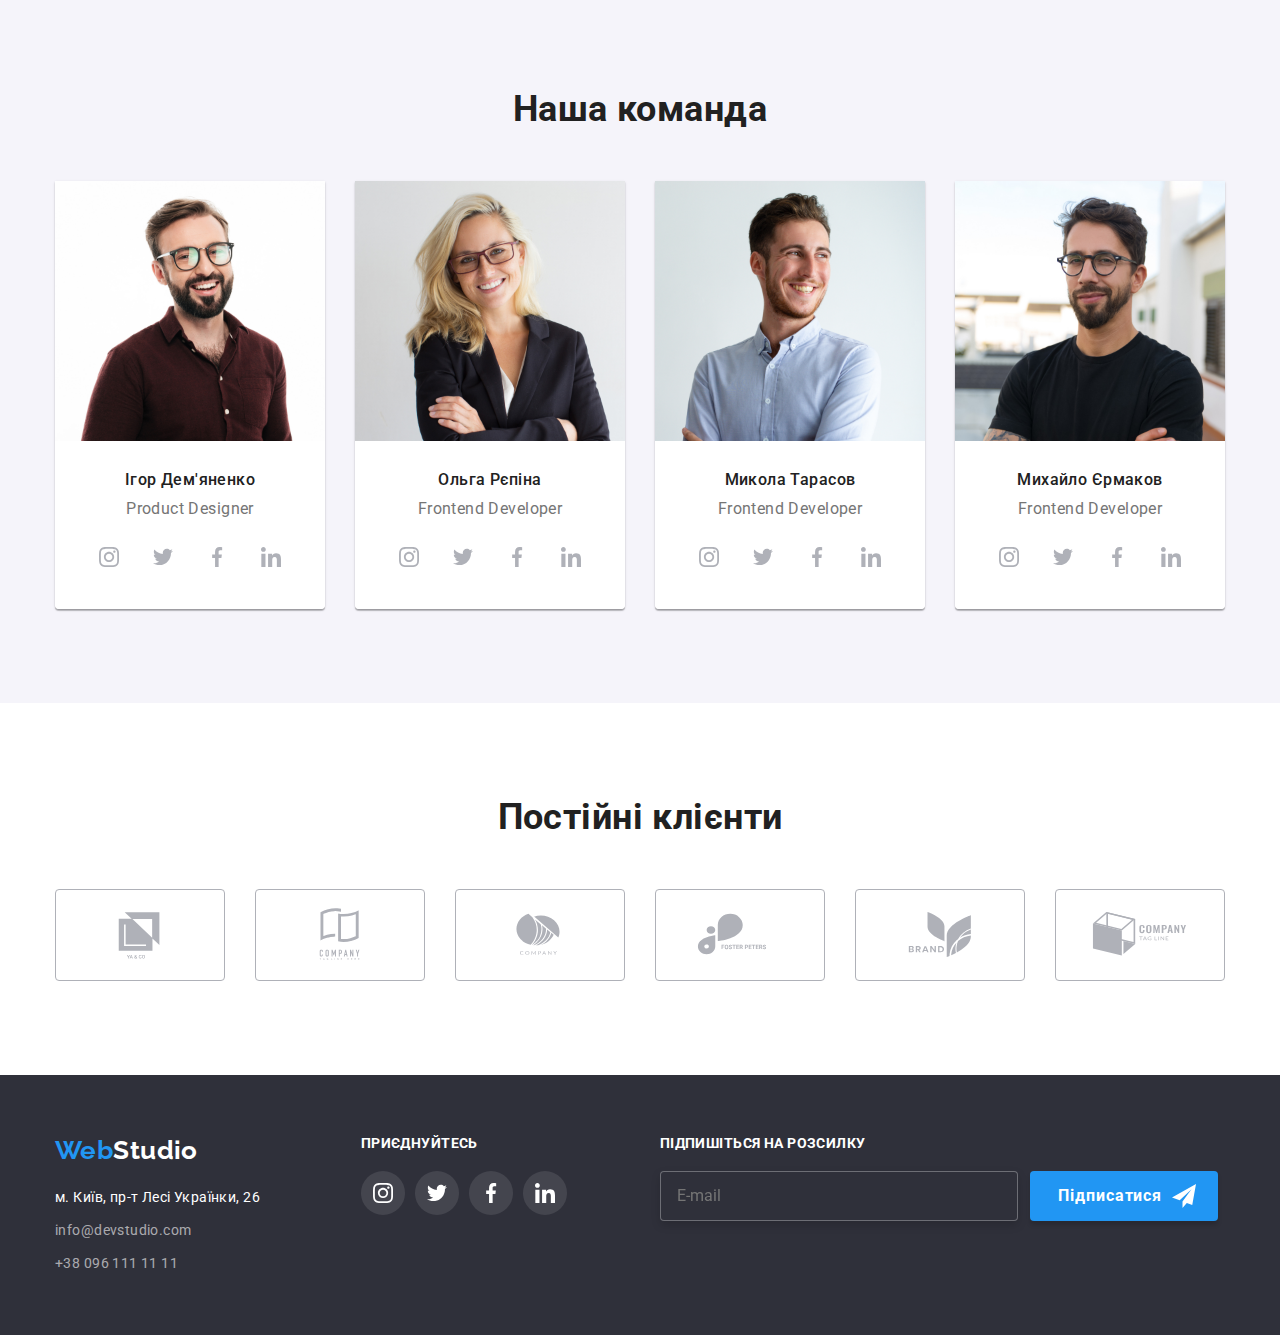
==== commit b479ede8: "footer ok" ====
--- a/index.html
+++ b/index.html
@@ -25,7 +25,7 @@
     <header>
       <div class="container main-nav">
         <nav class="nav">
-          <a href="./index.html" class="logo">Web<span class="web">Studio</span></a>
+          <a href="./index.html" class="logo">Web<span class="logo--black">Studio</span></a>
           <!-- Menu Nav -->
           <ul class="site-nav list">
             <li class="site-nav__item"><a href="./index.html" class="site-nav__link current">Студія</a></li>
@@ -63,7 +63,7 @@
       <!--------
            Order 
         ---------->
-      <section class="section order order--hero overlay">
+      <section class="section order order--hero order__overlay">
         <h1 class="order-title">
           ЕФЕКТИВНІ РІШЕННЯ ДЛЯ <br/>
           ВАШОГО БІЗНЕСУ
@@ -462,7 +462,7 @@
     <footer class="footer">
         <div class="container">
           <div class="footer__contact">
-            <a href="./index.html" class="footer__logo">Web<span class="footer__web">Studio</span></a>
+            <a href="./index.html" class="logo footer__logo">Web<span class="footer__logo--white">Studio</span></a>
             <address class="footer__address">
               <p class="footer__street">м. Київ, пр-т Лесі Українки, 26</p>
               <a href="mailto:info@devstudio.com" class="footer__mailme">info@devstudio.com</a> <br />
@@ -510,9 +510,9 @@
           <h2 class="footer__second-title">Підпишіться на розсилку</h2>
             <form class="subscribe">
                 <label class="subscribe__label" for="email"></label>
-                <input type="email" name="mail" id="email" placeholder="E-mail" autocomplete="off">
-                <button class="button subscribe" type="submit">Підписатися
-                  <svg class="subscribe__email" width="24" hight="24">
+                <input class="subscribe__mail" type="email" name="mail" id="email" placeholder="E-mail" autocomplete="off">
+                <button class="button button__subscribe" type="submit">Підписатися
+                  <svg class="subscribe__email-icon" width="24" hight="24">
                     <use href="./images/icons.svg#icon-send"></use>
                   </svg>
                 </button>
--- a/css/main.min.css
+++ b/css/main.min.css
@@ -1 +1 @@
-:root{--timing-function: cubic-bezier(0.4, 0, 0.2, 1);--primery-text-color: #757575;--title-text-color: #212121;--accent-color: #2196f3;--primary-color-white: #ffffff;--color-black: #000;--primary-bg-color: #F5F5F5;--second-bg-color: #F5F4FA;--footer-contact-color: rgba(255, 255, 255, 0.6);--footer-order-color: #2F303A;--icon-border-color: #AFB1B8;--border-color: #EEEEEE}.visually-hidden{position:absolute;width:1px;height:1px;margin:-1px;border:0;padding:0;white-space:nowrap;clip-path:inset(100%);clip:rect(0 0 0 0);overflow:hidden}body{margin:0px;color:var(--primery-text-color);font-size:14px;font-family:"Roboto",sans-serif;letter-spacing:.03em}p,h1,h2,h3,h4,h5,h6{margin:0}*,::after,::before{box-sizing:border-box}ul{margin:0;padding-left:0}img{display:block;max-width:100%;height:auto}html{box-sizing:border-box}.list{list-style:none;padding:0;margin:0}.container{width:1200px;padding-left:15px;padding-right:15px;margin-left:auto;margin-right:auto}.section{padding-top:94px;padding-bottom:94px}.button,.project-filter__button{margin:0 auto;display:block;border-radius:4px;padding:6px 22px;min-width:73px;border:rgba(0,0,0,0);box-shadow:0px 4px 4px rgba(0,0,0,.15);color:var(--primary-color-white);background-color:var(--accent-color);font-family:inherit;cursor:pointer;text-align:center;transition:background-color 250ms var(--timing-function),color 250ms var(--timing-function),box-shadow 250ms var(--timing-function)}.button.primary,.project-filter__button.primary{color:var(--title-text-color);background-color:var(--second-bg-color)}.button.second{color:var(--primary-color-white);background-color:var(--accent-color)}.header{background-color:var(--primary-color-white);border-bottom:1px solid #ececec}.logo,.footer__logo{color:var(--accent-color);font-family:"Raleway",sans-serif;font-weight:700;font-size:26px;line-height:1.19;text-decoration:none}.logo{margin-right:93px;margin-top:auto;margin-bottom:auto}.web{color:var(--color-black)}.main-nav,.site-nav,.nav{display:flex}.main-nav{align-items:center}.site-nav__item a{display:block;padding-top:32px;padding-bottom:32px}.site-nav__item+.site-nav__item{margin-left:50px}.site-nav__link{position:relative;color:var(--title-text-color);font-weight:500;line-height:1.14;letter-spacing:.02em;text-decoration:none;transition:color 250ms var(--timing-function)}.site-nav__link:hover,.site-nav__link:focus{color:var(--accent-color)}.site-nav__link.current{color:var(--accent-color)}.site-nav__item .current::after{content:"";position:absolute;display:block;width:100%;height:4px;left:0;bottom:0;background-color:var(--accent-color);border-radius:2px}.contacts-nav{display:flex;margin-left:auto}.contacts-nav__contacts{display:flex;padding-top:32px;padding-bottom:32px;align-items:center;color:var(--primery-text-color);font-weight:500;line-height:1.14;letter-spacing:.02em;text-decoration:none;transition:color 250ms var(--timing-function)}.contacts-nav__contacts:hover,.contacts-nav__contacts:focus{color:var(--accent-color)}.contacts-nav__contact-icon{fill:currentColor;margin-right:10px;align-items:center;justify-content:center}.contacts-nav__item+.contacts-nav__item{margin-left:50px}/*# sourceMappingURL=main.min.css.map */+:root{--timing-function: cubic-bezier(0.4, 0, 0.2, 1);--primery-text-color: #757575;--title-text-color: #212121;--accent-color: #2196f3;--primary-color-white: #ffffff;--color-black: #000;--primary-bg-color: #F5F5F5;--second-bg-color: #F5F4FA;--footer-contact-color: rgba(255, 255, 255, 0.6);--footer-order-color: #2F303A;--icon-border-color: #AFB1B8;--border-color: #EEEEEE}.visually-hidden{position:absolute;width:1px;height:1px;margin:-1px;border:0;padding:0;white-space:nowrap;clip-path:inset(100%);clip:rect(0 0 0 0);overflow:hidden}body{margin:0px;color:var(--primery-text-color);font-size:14px;font-family:"Roboto",sans-serif;letter-spacing:.03em}p,h1,h2,h3,h4,h5,h6{margin:0}*,::after,::before{box-sizing:border-box}ul{margin:0;padding-left:0}img{display:block;max-width:100%;height:auto}html{box-sizing:border-box}.list{list-style:none;padding:0;margin:0}.container{width:1200px;padding-left:15px;padding-right:15px;margin-left:auto;margin-right:auto}.section{padding-top:94px;padding-bottom:94px}.button,.project-filter__button{margin:0 auto;display:block;border-radius:4px;padding:6px 22px;min-width:73px;border:rgba(0,0,0,0);box-shadow:0px 4px 4px rgba(0,0,0,.15);color:var(--primary-color-white);background-color:var(--accent-color);font-family:inherit;cursor:pointer;text-align:center;transition:background-color 250ms var(--timing-function),color 250ms var(--timing-function),box-shadow 250ms var(--timing-function)}.button.primary,.project-filter__button.primary{color:var(--title-text-color);background-color:var(--second-bg-color)}.button.second{color:var(--primary-color-white);background-color:var(--accent-color)}.button__subscribe{display:flex;justify-content:center;align-items:center;font-family:"Roboto";font-style:normal;font-weight:700;font-size:16px;letter-spacing:.06em;line-height:1.8;padding-left:28px}.header{background-color:var(--primary-color-white);border-bottom:1px solid #ececec}.logo{margin-right:93px;margin-top:auto;margin-bottom:auto;color:var(--accent-color);font-family:"Raleway",sans-serif;font-weight:700;font-size:26px;line-height:1.19;text-decoration:none}.logo--black{color:var(--color-black)}.main-nav,.site-nav,.nav{display:flex}.main-nav{align-items:center}.site-nav__item+.site-nav__item{margin-left:50px}.site-nav__link{display:block;padding-top:32px;padding-bottom:32px;position:relative;color:var(--title-text-color);font-weight:500;line-height:1.14;letter-spacing:.02em;text-decoration:none;transition:color 250ms var(--timing-function)}.site-nav__link:hover,.site-nav__link:focus{color:var(--accent-color)}.site-nav__link.current{color:var(--accent-color)}.current::after{content:"";position:absolute;display:block;width:100%;height:4px;left:0;bottom:0;background-color:var(--accent-color);border-radius:2px}.contacts-nav{display:flex;margin-left:auto}.contacts-nav__contacts{display:flex;padding-top:32px;padding-bottom:32px;align-items:center;color:var(--primery-text-color);font-weight:500;line-height:1.14;letter-spacing:.02em;text-decoration:none;transition:color 250ms var(--timing-function)}.contacts-nav__contacts:hover,.contacts-nav__contacts:focus{color:var(--accent-color)}.contacts-nav__contact-icon{fill:currentColor;margin-right:10px;align-items:center;justify-content:center}.contacts-nav__item+.contacts-nav__item{margin-left:50px}.footer{background:var(--footer-order-color);padding-top:60px;padding-bottom:60px}.footer__logo{display:inline-block;margin-bottom:20px}.footer__logo--white{color:var(--primary-color-white)}.footer__street{font-style:normal;color:var(--primary-color-white);line-height:1.71;margin-top:0;margin-bottom:9px}.footer__mailme,.footer__tel{font-style:normal;color:var(--footer-contact-color);line-height:1.71;text-decoration:none;margin-top:0}.footer__mailme{margin-bottom:9px;display:inline-block}.footer .container{display:flex}.footer__second-title{font-style:normal;color:var(--primary-color-white);font-size:14px;line-height:1.17;letter-spacing:.03em;text-transform:uppercase;margin-bottom:20px}.footer__contact{margin-right:70px}.footer__social{margin-right:93px}.footer__social .footer__social-link{fill:var(--primary-color-white);background-color:rgba(255,255,255,.1);border-radius:50%;transition:background-color 250ms var(--timing-function)}.footer__social-link:hover,.footer__social-link:focus{cursor:pointer;background-color:var(--accent-color)}/*# sourceMappingURL=main.min.css.map */--- a/css/style.css
+++ b/css/style.css
@@ -26,7 +26,7 @@
 }
 
 
-.overlay {
+.order__overlay {
   max-width: 1600px;
   height: 600px;
   margin-left: auto;
@@ -434,85 +434,12 @@
 
 /* footer */
 
-.footer {
-  background: var(--footer-order-color);
-  padding-top: 60px;
-  padding-bottom: 60px;
-}
-
-.footer__logo {
-  display: inline-block;
-  margin-bottom: 20px;
-  
-}
-
-.footer__web {
-  color: var(--primary-color-white);
-}
-
-.footer__street {
-  font-style: normal;
-  color: var(--primary-color-white);
-  line-height: 1.71;
-  margin-top: 0;
-  margin-bottom: 9px;
-}
-
- .footer__mailme,
- .footer__tel {
-  font-style: normal;
-  color: var(--footer-contact-color);
-  line-height: 1.71;
-  text-decoration: none;
-  margin-top: 0;
-  
-}
-.footer__mailme {
-margin-bottom: 9px;
-display: inline-block;
-}
-
-.footer .container {
-  display: flex;
-}
-
-.footer__second-title {
-  font-style: normal;
-  color: var(--primary-color-white);
-  font-size: 14px;
-  line-height: 1.17;
-  letter-spacing: 0.03em;
-  text-transform: uppercase;
-  margin-bottom: 20px;
-}
-
-.footer__contact {
-  margin-right: 70px;
-}
-
-.footer__social {
-  margin-right: 93px;
-}
-
-.footer__social .footer__social-link {
-  fill: var(--primary-color-white);
-  background-color: rgba(255, 255, 255, 0.1);
-  border-radius: 50%;
-  
-  transition: background-color 250ms var(--timing-function);
-}
-
-.footer__social .footer__social-link:hover,
-.footer__social .footer__social-link:focus {
-  cursor: pointer;
-  background-color: var(--accent-color);
-}
 
 .subscribe {
   display: flex;
 }
 
-.subscribe input{
+.subscribe__mail{
   width: 358px;
   font-size: 16px;
   color: var(--primary-color-white);
@@ -526,27 +453,11 @@
   border-radius: 4px;
 }
 
-.button.subscribe {
-  display: flex;
-  justify-content: center;
-  align-items: center;
-  font-family: 'Roboto';
-  font-style: normal;
-  font-weight: 700;
-  font-size: 16px;
-  letter-spacing: 0.06em;
-  line-height: 1.8;
-  padding-left: 28px;
-}
-
-.subscribe__email {
+.subscribe__email-icon {
   width: 24px;
   height: 24px;
   margin-left: 10px;
 }
-
-
-/* Buttom */
 
 
 
